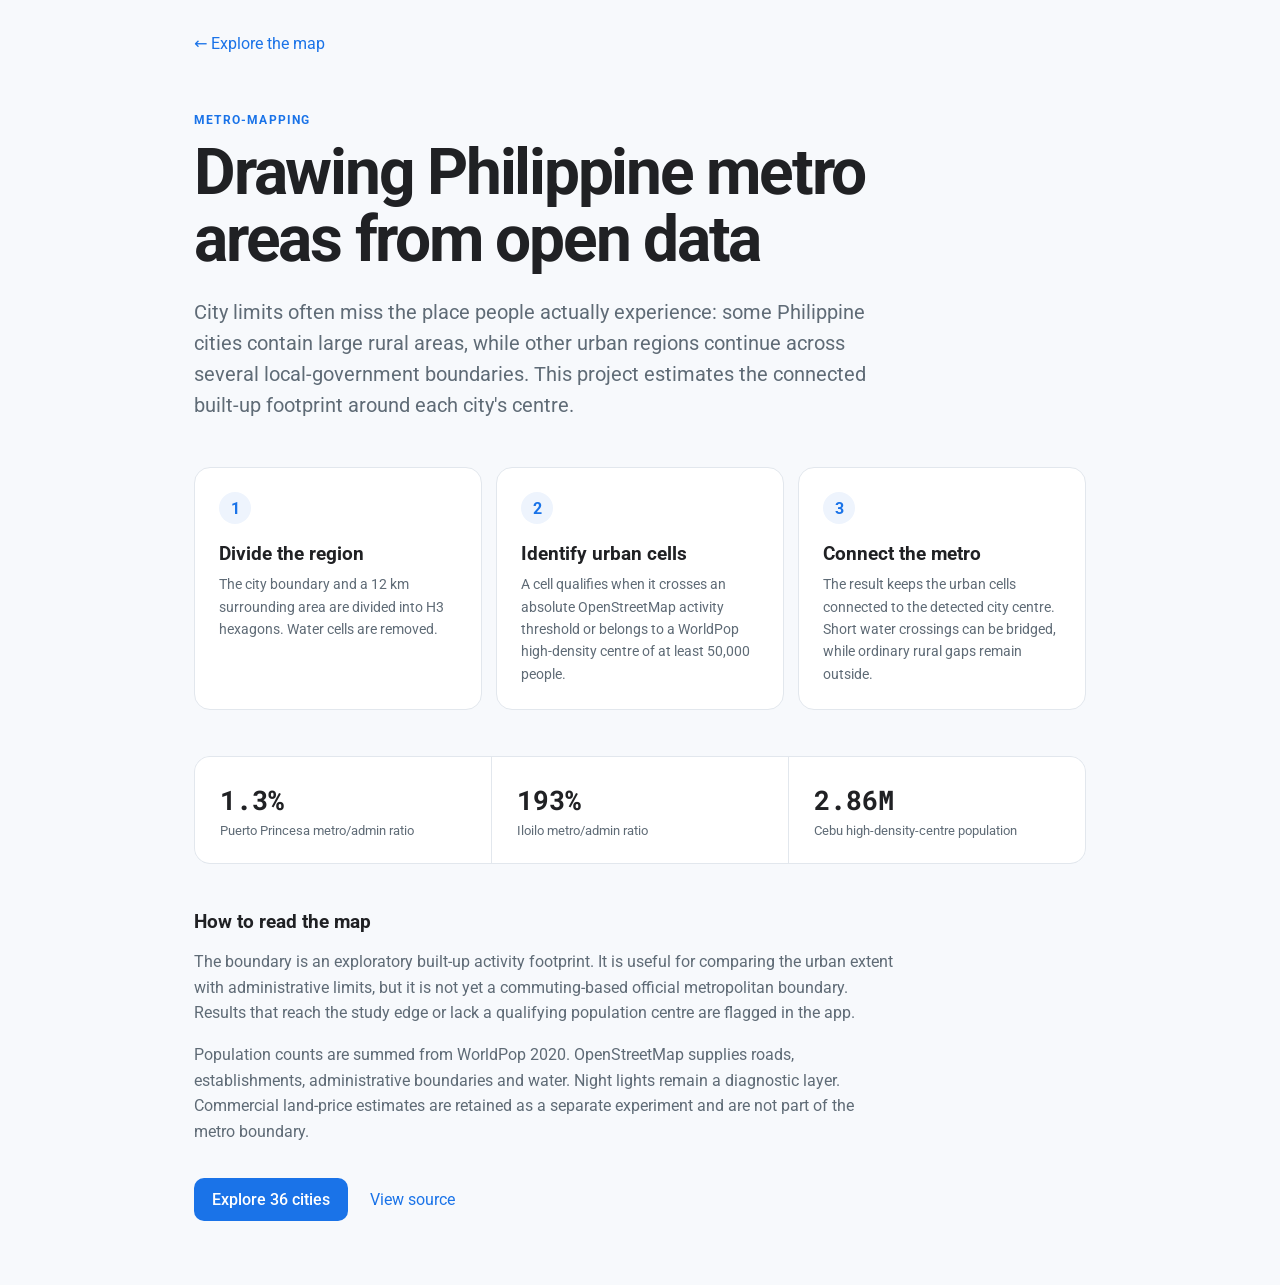
==== webapp/methodology.html @ 3c4fb1e1 "Add static Vercel deployment and methodology page" ====
<!DOCTYPE html>
<html lang="en">
<head>
<meta charset="utf-8" />
<meta name="viewport" content="width=device-width, initial-scale=1" />
<title>Methodology — Metro-Mapping</title>
<link href="https://fonts.googleapis.com/css2?family=Roboto:wght@400;500;700&family=Roboto+Mono:wght@500&display=swap" rel="stylesheet">
<link href="methodology.css?v=1" rel="stylesheet" />
</head>
<body>
<main>
  <nav><a href="index.html">← Explore the map</a></nav>
  <p class="eyebrow">Metro-Mapping</p>
  <h1>Drawing Philippine metro areas from open data</h1>
  <p class="lead">City limits often miss the place people actually experience:
    some Philippine cities contain large rural areas, while other urban regions
    continue across several local-government boundaries. This project estimates
    the connected built-up footprint around each city's centre.</p>

  <section class="steps" aria-label="Method summary">
    <article><span>1</span><h2>Divide the region</h2><p>The city boundary and a
      12 km surrounding area are divided into H3 hexagons. Water cells are
      removed.</p></article>
    <article><span>2</span><h2>Identify urban cells</h2><p>A cell qualifies when
      it crosses an absolute OpenStreetMap activity threshold or belongs to a
      WorldPop high-density centre of at least 50,000 people.</p></article>
    <article><span>3</span><h2>Connect the metro</h2><p>The result keeps the urban
      cells connected to the detected city centre. Short water crossings can
      be bridged, while ordinary rural gaps remain outside.</p></article>
  </section>

  <section class="evidence">
    <div><strong>1.3%</strong><span>Puerto Princesa metro/admin ratio</span></div>
    <div><strong>193%</strong><span>Iloilo metro/admin ratio</span></div>
    <div><strong>2.86M</strong><span>Cebu high-density-centre population</span></div>
  </section>

  <section class="copy">
    <h2>How to read the map</h2>
    <p>The boundary is an exploratory built-up activity footprint. It is useful
      for comparing the urban extent with administrative limits, but it is not
      yet a commuting-based official metropolitan boundary. Results that reach
      the study edge or lack a qualifying population centre are flagged in the
      app.</p>
    <p>Population counts are summed from WorldPop 2020. OpenStreetMap supplies
      roads, establishments, administrative boundaries and water. Night lights
      remain a diagnostic layer. Commercial land-price estimates are retained
      as a separate experiment and are not part of the metro boundary.</p>
  </section>

  <div class="actions"><a class="primary" href="index.html">Explore 36 cities</a>
    <a href="https://github.com/andrewnyu/metro-mapping">View source</a></div>
</main>
</body>
</html>
---- webapp/methodology.css ----
:root{--ink:#202124;--muted:#5f6b76;--line:#e2e7ed;--blue:#1a73e8;--soft:#eef4fd}
*{box-sizing:border-box}
body{margin:0;background:#f7f9fc;color:var(--ink);font-family:Roboto,system-ui,sans-serif}
main{max-width:940px;margin:auto;padding:34px 24px 64px}
nav{margin-bottom:58px}a{color:var(--blue);text-decoration:none}
.eyebrow{margin:0 0 10px;color:var(--blue);font-size:12px;font-weight:700;letter-spacing:.1em;text-transform:uppercase}
h1{max-width:740px;margin:0;font-size:clamp(38px,6vw,64px);line-height:1.04;letter-spacing:-.035em}
.lead{max-width:720px;margin:24px 0 46px;color:var(--muted);font-size:20px;line-height:1.55}
.steps{display:grid;grid-template-columns:repeat(3,1fr);gap:14px}
article{padding:24px;background:#fff;border:1px solid var(--line);border-radius:16px}
article span{display:grid;width:32px;height:32px;place-items:center;border-radius:50%;background:var(--soft);color:var(--blue);font-weight:700}
h2{margin:18px 0 8px;font-size:19px}p{line-height:1.6}article p{margin:0;color:var(--muted);font-size:14px}
.evidence{display:grid;grid-template-columns:repeat(3,1fr);gap:1px;margin:46px 0;background:var(--line);border:1px solid var(--line);border-radius:16px;overflow:hidden}
.evidence div{display:flex;flex-direction:column;padding:25px;background:#fff}.evidence strong{font-family:"Roboto Mono",monospace;font-size:27px}.evidence span{margin-top:6px;color:var(--muted);font-size:13px}
.copy{max-width:700px}.copy p{color:var(--muted)}
.actions{display:flex;align-items:center;gap:22px;margin-top:34px}.primary{padding:12px 18px;border-radius:10px;background:var(--blue);color:#fff;font-weight:500}
@media(max-width:720px){nav{margin-bottom:38px}.steps,.evidence{grid-template-columns:1fr}.lead{font-size:17px}.evidence{gap:1px}}
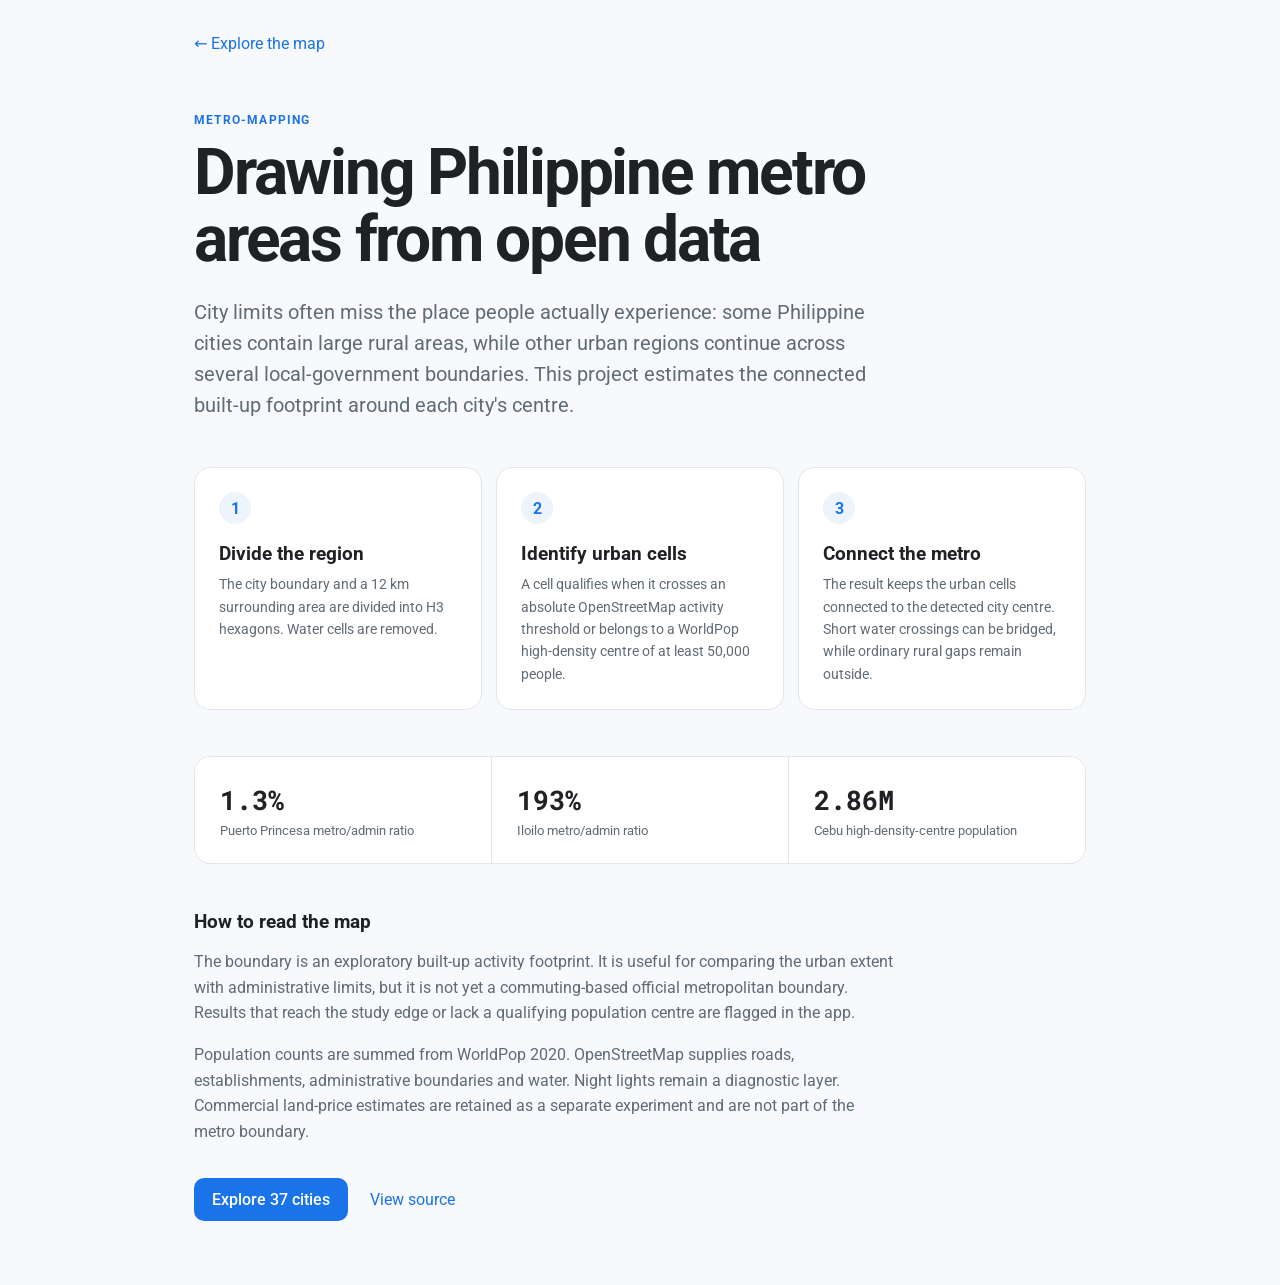
==== commit dcb08b27: "Replace Cauayan with verified Northern Luzon cities" ====
--- a/webapp/methodology.html
+++ b/webapp/methodology.html
@@ -48,7 +48,7 @@
       as a separate experiment and are not part of the metro boundary.</p>
   </section>
 
-  <div class="actions"><a class="primary" href="index.html">Explore 36 cities</a>
+  <div class="actions"><a class="primary" href="index.html">Explore 37 cities</a>
     <a href="https://github.com/andrewnyu/metro-mapping">View source</a></div>
 </main>
 </body>
